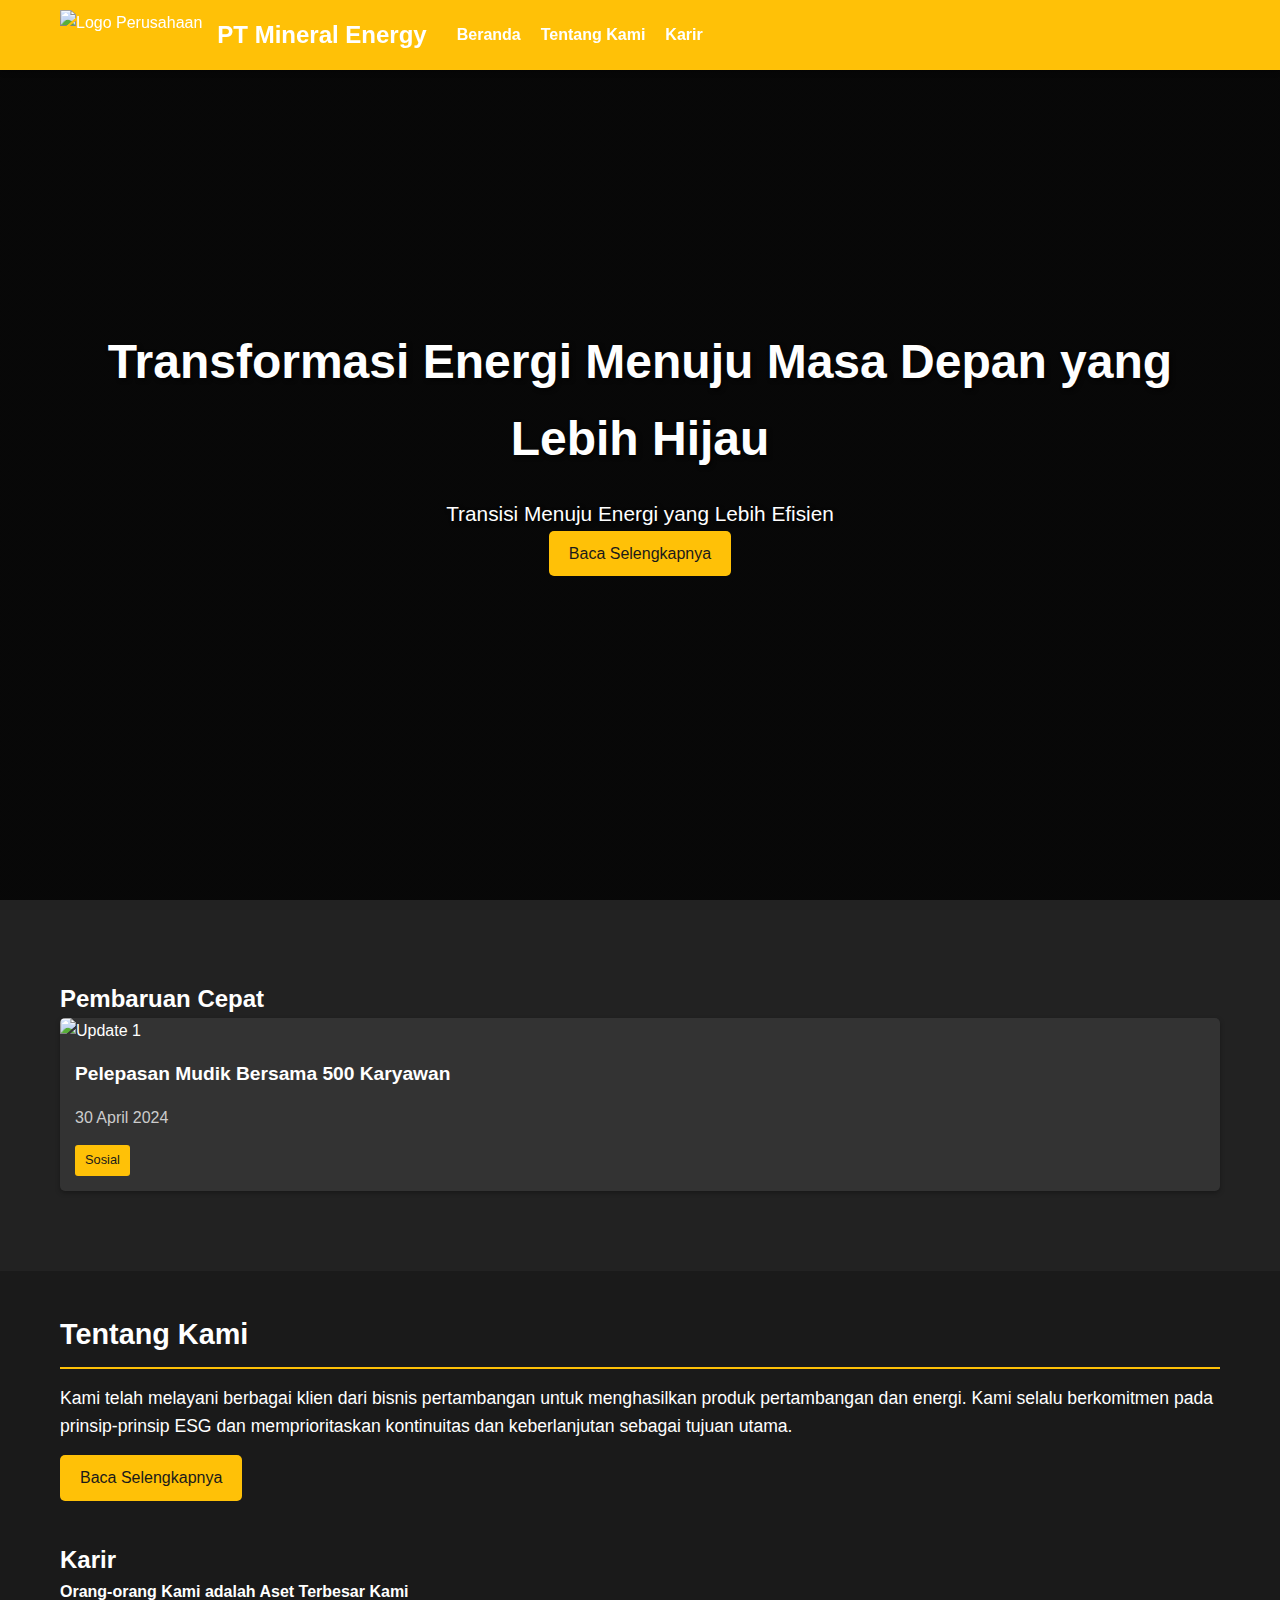
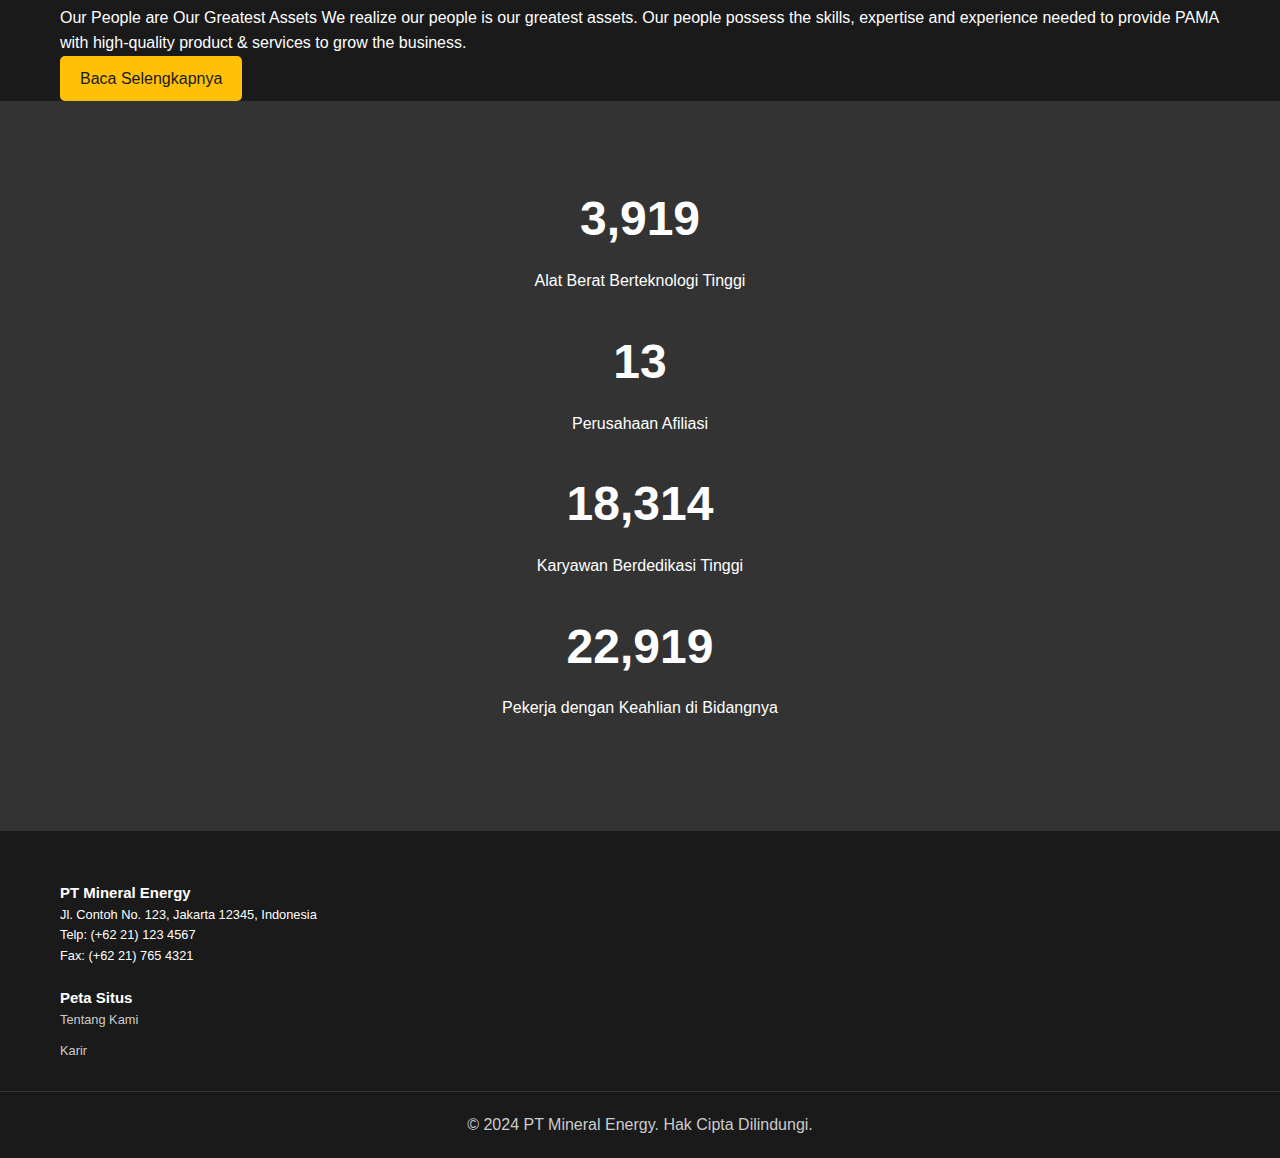
==== index.html @ 546f20cc "Add files via upload" ====
<!DOCTYPE html>
<html lang="id">
  <head>
    <meta charset="UTF-8" />
    <meta name="viewport" content="width=device-width, initial-scale=1.0" />
    <title>PT Mineral Energy</title>
    <link rel="stylesheet" href="style.css" />
  </head>
  <body>
    <header>
      <div class="container">
        <div class="logo-container">
          <img src="image/logo.png" alt="Logo Perusahaan" class="logo" />
          <h1 class="company-name">PT Mineral Energy</h1>
        </div>
        <nav>
          <ul>
            <li><a href="index.html">Beranda</a></li>
            <li><a href="about.html">Tentang Kami</a></li>
            <li><a href="career.html">Karir</a></li>
          </ul>
        </nav>
      </div>
    </header>

    <main>
      <section id="hero">
        <div class="container">
          <h1>Transformasi Energi Menuju Masa Depan yang Lebih Hijau</h1>
          <p>Transisi Menuju Energi yang Lebih Efisien</p>
          <a href="about.html" class="btn">Baca Selengkapnya</a>
        </div>
      </section>

      <section id="updates">
        <div class="container">
          <h2>Pembaruan Cepat</h2>
          <div class="update-grid">
            <div class="update-item">
              <img src="image/mudik.jpg" alt="Update 1" />
              <h3>Pelepasan Mudik Bersama 500 Karyawan</h3>
              <p>30 April 2024</p>
              <span class="category">Sosial</span>
            </div>
            <!-- Tambahkan item pembaruan lainnya di sini -->
          </div>
        </div>
      </section>

      <section id="about">
        <div class="container">
          <h2>Tentang Kami</h2>
          <p>
            Kami telah melayani berbagai klien dari bisnis pertambangan untuk
            menghasilkan produk pertambangan dan energi. Kami selalu berkomitmen
            pada prinsip-prinsip ESG dan memprioritaskan kontinuitas dan
            keberlanjutan sebagai tujuan utama.
          </p>
          <a href="about.html" class="btn">Baca Selengkapnya</a>
        </div>
      </section>

      <section id="career">
        <div class="container">
          <h2>Karir</h2>
          <p>
            <strong>Orang-orang Kami adalah Aset Terbesar Kami</strong>
            <p>Our People are Our Greatest Assets
              We realize our people is our greatest assets.
              Our people possess the skills, expertise and experience needed to provide PAMA with high-quality product & services to grow the business.</p>
          </p>
          <a href="career.html" class="btn">Baca Selengkapnya</a>
        </div>
      </section>

      <section id="stats">
        <div class="container">
          <div class="stat-item">
            <h3>3,919</h3>
            <p>Alat Berat Berteknologi Tinggi</p>
          </div>
          <div class="stat-item">
            <h3>13</h3>
            <p>Perusahaan Afiliasi</p>
          </div>
          <div class="stat-item">
            <h3>18,314</h3>
            <p>Karyawan Berdedikasi Tinggi</p>
          </div>
          <div class="stat-item">
            <h3>22,919</h3>
            <p>Pekerja dengan Keahlian di Bidangnya</p>
          </div>
        </div>
      </section>
    </main>

    <footer>
      <div class="container">
        <div class="footer-info">
          <h3>PT Mineral Energy</h3>
          <p>Jl. Contoh No. 123, Jakarta 12345, Indonesia</p>
          <p>Telp: (+62 21) 123 4567</p>
          <p>Fax: (+62 21) 765 4321</p>
        </div>
        <div class="footer-links">
          <h3>Peta Situs</h3>
          <ul>
            <li><a href="about.html">Tentang Kami</a></li>
            <li><a href="career.html">Karir</a></li>
          </ul>
        </div>
      </div>
      <div class="copyright">
        <p>&copy; 2024 PT Mineral Energy. Hak Cipta Dilindungi.</p>
      </div>
    </footer>
  </body>
</html>
---- style.css ----
/* Reset dan style dasar */
* {
  margin: 0;
  padding: 0;
  box-sizing: border-box;
}

body {
  font-family: Arial, sans-serif;
  line-height: 1.6;
  color: #fff;
  background-color: #1a1a1a;
}

.container {
  max-width: 1200px;
  margin: 0 auto;
  padding: 0 20px;
}

/* Header */
header {
  background-color: #ffc107;
  box-shadow: 0 2px 5px rgba(0, 0, 0, 0.3);
  position: fixed;
  width: 100%;
  top: 0;
  z-index: 1000;
  padding: 10px 0;
}

header .container {
  display: flex;
  justify-content: space-between;
  align-items: center;
}

.logo-container {
  display: flex;
  align-items: center;
}

.logo {
  height: 50px;
  margin-right: 15px;
}

.company-name {
  font-size: 1.5rem;
  color: #fff;
  margin: 0;
}

nav {
  flex-grow: 1;
}

nav ul {
  list-style: none;
  display: flex;
  justify-content: flex-start;
  margin-left: 30px;
}

nav ul li {
  margin-right: 20px;
}

nav ul li:last-child {
  margin-right: 0;
}

nav ul li a {
  text-decoration: none;
  color: #fff;
  font-weight: bold;
}

/* Hero section */
#hero {
  background-image: linear-gradient(rgba(0, 0, 0, 0.5), rgba(0, 0, 0, 0.5)),
    url("hero-bg.jpg");
  background-size: cover;
  background-position: center;
  height: 100vh;
  display: flex;
  align-items: center;
  text-align: center;
  color: #fff;
}

#hero h1 {
  font-size: 3rem;
  margin-bottom: 20px;
}

.btn {
  display: inline-block;
  background-color: #ffc107;
  color: #1a1a1a;
  padding: 10px 20px;
  text-decoration: none;
  border-radius: 5px;
  transition: background-color 0.3s;
}

.btn:hover {
  background-color: #ffca2c;
}

/* Updates section */
#updates {
  padding: 80px 0;
  background-color: #222;
}

.update-grid {
  display: grid;
  grid-template-columns: repeat(auto-fit, minmax(250px, 1fr));
  gap: 30px;
}

.update-item {
  background-color: #333;
  border-radius: 5px;
  overflow: hidden;
  box-shadow: 0 2px 5px rgba(0, 0, 0, 0.3);
}

.update-item img {
  width: 100%;
  height: 200px;
  object-fit: cover;
}

.update-item h3 {
  font-size: 1.2rem;
  margin: 15px;
  color: #fff;
}

.update-item p {
  margin: 0 15px 15px;
  color: #ccc;
}

.category {
  display: inline-block;
  background-color: #ffc107;
  color: #1a1a1a;
  padding: 5px 10px;
  border-radius: 3px;
  font-size: 0.8rem;
  margin: 0 15px 15px;
}

/* About section */
#about {
  padding: 80px 0;
  background-color: #1a1a1a;
}

/* Stats section */
#stats {
  background-color: #333;
  color: #fff;
  padding: 80px 0;
}

.stat-item {
  text-align: center;
  margin-bottom: 30px;
}

.stat-item h3 {
  font-size: 3rem;
  margin-bottom: 10px;
}

/* Footer */
footer {
  background-color: #1a1a1a;
  color: #fff;
  padding: 50px 0 20px;
}

.footer-info,
.footer-links {
  margin-bottom: 20px;
  font-size: 0.8rem;
}

.footer-links ul {
  list-style: none;
}

.footer-links ul li {
  margin-bottom: 10px;
}

.footer-links ul li a {
  color: #ccc;
  text-decoration: none;
}

.footer-links ul li a:hover {
  color: #fff;
}

.copyright {
  text-align: center;
  margin-top: 30px;
  padding-top: 20px;
  border-top: 1px solid #333;
  color: #ccc;
}

/* Responsive design */
@media (max-width: 768px) {
  header .container {
    flex-direction: column;
    align-items: flex-start;
  }

  .logo-container {
    margin-bottom: 10px;
  }

  nav {
    width: 100%;
  }

  nav ul {
    flex-direction: column;
    margin-left: 0;
  }

  nav ul li {
    margin: 10px 0;
  }

  #hero h1 {
    font-size: 2rem;
  }

  .stat-item {
    margin-bottom: 20px;
  }
}

section ul {
  padding: 20px 0;
}

.tambang-container {
  display: flex;
  align-items: center;
  padding-bottom: 25px;
}

.career-page {
  font-size: large;
}

.foto-page img {
  width: 25%;
  height: fit-content;
  margin: 15px;
}

#hero-about {
  background-image: linear-gradient(rgba(0, 0, 0, 0.5), rgba(0, 0, 0, 0.5)), url('image/geothermal.jpg');
  background-size: cover;
  background-position: center;
  height: 100vh;
  display: flex;
  align-items: center;
  justify-content: center;
  text-align: center;
  color: #fff;
  position: relative;
}


#hero-about h1 {
  font-size: 3rem;  
  margin-bottom: 20px;
  text-shadow: 2px 2px 4px rgba(0, 0, 0, 0.7);
}

#hero-about p {
  font-size: 1.3rem;
  margin-top: 10px;
  text-shadow: 2px 2px 4px rgba(0, 0, 0, 0.7);
}

#hero-about:before {
  content: "";
  position: absolute;
  top: 0;
  left: 0;
  width: 100%;
  height: 100%;
  background: rgba(0, 0, 0, 0.4); 
  z-index: -1;
}

#about,
#vision-mission {
  padding: 40px 20px;
  background-color: #1a1a1a;
  color: #fff;
  text-align: left;
  line-height: 1.6;
}

#about h2,
#vision-mission h2 {
  font-size: 1.8rem;
  margin-bottom: 15px;
  padding-bottom: 10px;
  border-bottom: 2px solid #ffc107;
}

#about p,
#vision-mission p,
#vision-mission ul li {
  font-size: 1.1rem;
  margin-bottom: 15px;
}

.vision-mission-content {
  display: flex;
  flex-wrap: wrap;
  gap: 30px;
}

.vision,
.mission {
  flex: 1;
  padding: 20px;
  background-color: #222;
  border-radius: 5px;
  box-shadow: 0 2px 4px rgba(0, 0, 0, 0.2);
}

.vision ul,
.mission ul {
  list-style-type: disc;
  margin-left: 20px;
}

.vision ul li,
.mission ul li {
  margin-bottom: 10px;
}

#hero {
  background-image: linear-gradient(rgba(0, 0, 0, 0.5), rgba(0, 0, 0, 0.5)), url('image/highlight.jpg');
  background-size: cover;
  background-position: center;
  height: 100vh;
  display: flex;
  align-items: center;
  justify-content: center;
  text-align: center;
  color: #fff;
  position: relative;
}


#hero h1 {
  font-size: 3rem;  
  margin-bottom: 20px;
  text-shadow: 2px 2px 4px rgba(0, 0, 0, 0.7);
}

#hero p {
  font-size: 1.3rem;
  margin-top: 10px;
  text-shadow: 2px 2px 4px rgba(0, 0, 0, 0.7);
}

#hero:before {
  content: "";
  position: absolute;
  top: 0;
  left: 0;
  width: 100%;
  height: 100%;
  background: rgba(0, 0, 0, 0.4); 
  z-index: -1;
}
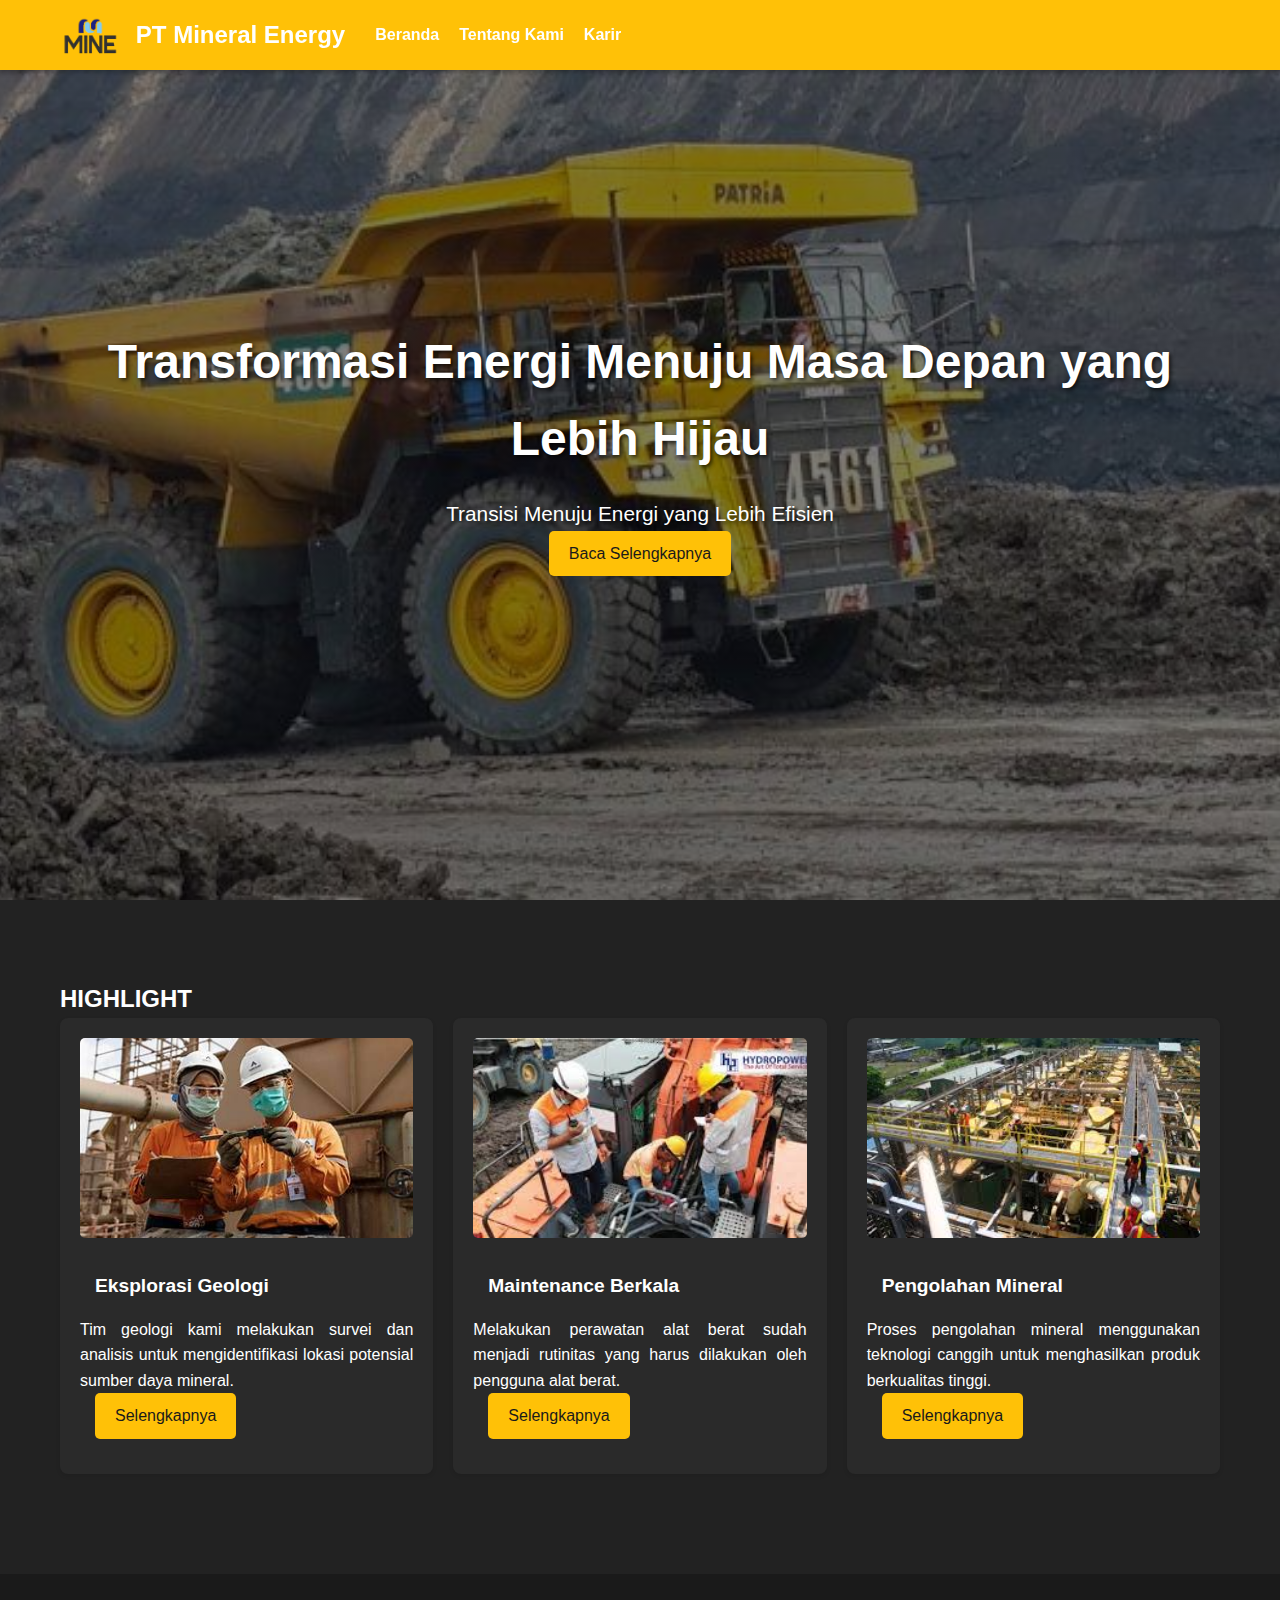
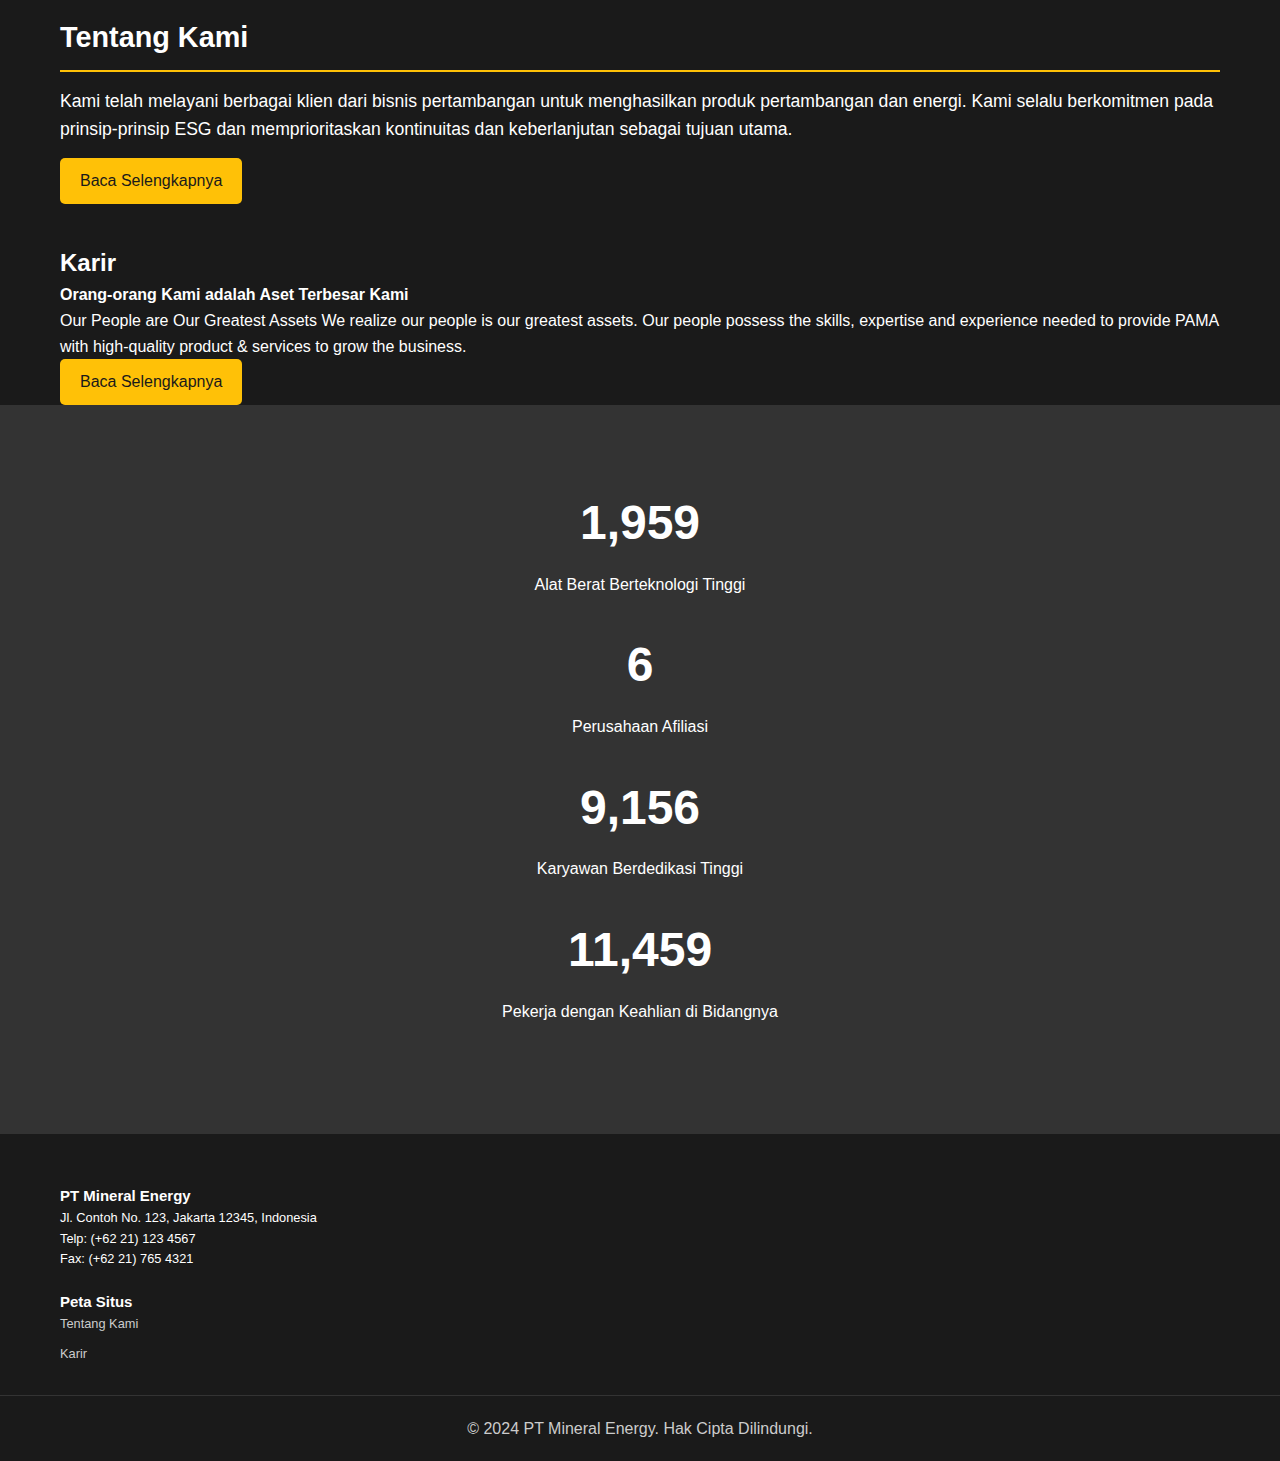
==== commit 42511497: "update code" ====
--- a/index.html
+++ b/index.html
@@ -32,20 +32,31 @@
         </div>
       </section>
 
-      <section id="updates">
-        <div class="container">
-          <h2>Pembaruan Cepat</h2>
-          <div class="update-grid">
-            <div class="update-item">
-              <img src="image/mudik.jpg" alt="Update 1" />
-              <h3>Pelepasan Mudik Bersama 500 Karyawan</h3>
-              <p>30 April 2024</p>
-              <span class="category">Sosial</span>
-            </div>
-            <!-- Tambahkan item pembaruan lainnya di sini -->
+<section id="updates">
+  <div class="container">
+      <h2>HIGHLIGHT</h2>
+      <div class="update-grid">
+          <div class="update-item">
+              <img src="image/OIP.jpeg" alt="Karir 1">
+              <h3>Eksplorasi Geologi</h3>
+              <p>Tim geologi kami melakukan survei dan analisis untuk mengidentifikasi lokasi potensial sumber daya mineral.</p>
+              <a href="career.html#mining-activities" class="btn">Selengkapnya</a> <!-- Ubah tautan di sini -->
           </div>
-        </div>
-      </section>
+          <div class="update-item">
+              <img src="image/service.jpg" alt="Karir 2">
+              <h3>Maintenance Berkala</h3>
+              <p>Melakukan perawatan alat berat sudah menjadi rutinitas yang harus dilakukan oleh pengguna alat berat.</p>
+              <a href="career.html#mining-activities" class="btn">Selengkapnya</a> <!-- Ubah tautan di sini -->
+          </div>
+          <div class="update-item">
+              <img src="image/olahmineral.jpg" alt="Karir 3">
+              <h3>Pengolahan Mineral</h3>
+              <p>Proses pengolahan mineral menggunakan teknologi canggih untuk menghasilkan produk berkualitas tinggi.</p>
+              <a href="career.html#mining-activities" class="btn">Selengkapnya</a> <!-- Ubah tautan di sini -->
+          </div>
+      </div>
+  </div>
+</section>
 
       <section id="about">
         <div class="container">
@@ -75,22 +86,22 @@
 
       <section id="stats">
         <div class="container">
-          <div class="stat-item">
-            <h3>3,919</h3>
-            <p>Alat Berat Berteknologi Tinggi</p>
-          </div>
-          <div class="stat-item">
-            <h3>13</h3>
-            <p>Perusahaan Afiliasi</p>
-          </div>
-          <div class="stat-item">
-            <h3>18,314</h3>
-            <p>Karyawan Berdedikasi Tinggi</p>
-          </div>
-          <div class="stat-item">
-            <h3>22,919</h3>
-            <p>Pekerja dengan Keahlian di Bidangnya</p>
-          </div>
+            <div class="stat-item">
+                <h3 id="stat1">0</h3>
+                <p>Alat Berat Berteknologi Tinggi</p>
+            </div>
+            <div class="stat-item">
+                <h3 id="stat2">0</h3>
+                <p>Perusahaan Afiliasi</p>
+            </div>
+            <div class="stat-item">
+                <h3 id="stat3">0</h3>
+                <p>Karyawan Berdedikasi Tinggi</p>
+            </div>
+            <div class="stat-item">
+                <h3 id="stat4">0</h3>
+                <p>Pekerja dengan Keahlian di Bidangnya</p>
+            </div>
         </div>
       </section>
     </main>
@@ -115,5 +126,6 @@
         <p>&copy; 2024 PT Mineral Energy. Hak Cipta Dilindungi.</p>
       </div>
     </footer>
+    <script src="script.js"></script>
   </body>
 </html>
--- a/style.css
+++ b/style.css
@@ -116,21 +116,54 @@
 
 .update-grid {
   display: grid;
-  grid-template-columns: repeat(auto-fit, minmax(250px, 1fr));
-  gap: 30px;
+  grid-template-columns: repeat(3, 1fr);
+  gap: 20px;
+  margin-bottom: 20px;
 }
 
 .update-item {
-  background-color: #333;
-  border-radius: 5px;
-  overflow: hidden;
-  box-shadow: 0 2px 5px rgba(0, 0, 0, 0.3);
+  background-color: #2a2a2a; /* Warna latar belakang gelap untuk postingan */
+  border-radius: 8px;
+  padding: 20px;
+  box-shadow: 0 2px 4px rgba(0, 0, 0, 0.1);
 }
 
 .update-item img {
   width: 100%;
   height: 200px;
   object-fit: cover;
+  border-radius: 5px;
+  margin-bottom: 10px;
+}
+
+.update-item .content {
+  max-height: 100px;
+  overflow: hidden;
+  transition: max-height 0.3s ease-out;
+}
+
+.update-item .content.expanded {
+  max-height: 1000px; /* atau nilai yang cukup besar */
+}
+.update-item .content p {
+  margin: 0;
+}
+
+.short-text, .full-text {
+  margin-bottom: 10px;
+}
+
+.read-more {
+  display: inline-block;
+  padding: 5px 10px;
+  background-color: #007bff;
+  color: white;
+  text-decoration: none;
+  border-radius: 3px;
+}
+
+.read-more:hover {
+  background-color: #0056b3;
 }
 
 .update-item h3 {
@@ -140,8 +173,26 @@
 }
 
 .update-item p {
+  text-align: justify;
+  hyphens: auto;
+  -webkit-hyphens: auto;
+  -ms-hyphens: auto;
+}
+
+.update-item .btn {
+  display: inline-block;
+  background-color: #ffc107;
+  color: #1a1a1a;
+  padding: 10px 20px;
+  text-decoration: none;
+  border-radius: 5px;
+  transition: background-color 0.3s;
   margin: 0 15px 15px;
-  color: #ccc;
+  text-align: center;
+}
+
+.update-item .btn:hover {
+  background-color: #ffca2c;
 }
 
 .category {
@@ -154,10 +205,27 @@
   margin: 0 15px 15px;
 }
 
+/* Responsive design */
+@media (max-width: 768px) {
+  .update-grid {
+      flex-direction: column;
+  }
+}
+
 /* About section */
 #about {
   padding: 80px 0;
   background-color: #1a1a1a;
+}
+
+.aligned-list {
+  padding-left: 20px;
+  list-style-position: outside;
+}
+
+.aligned-list li {
+  margin-bottom: 10px;
+  color: #e0e0e0; /* Warna teks sedikit lebih terang untuk keterbacaan */
 }
 
 /* Stats section */
@@ -258,14 +326,88 @@
   padding-bottom: 25px;
 }
 
+#career {
+  background-color: #1a1a1a; /* Warna gelap, sesuaikan dengan warna latar belakang utama Anda */
+  color: #ffffff; /* Warna teks putih untuk kontras yang baik */
+}
+
 .career-page {
-  font-size: large;
-}
-
+  background-color: #2a2a2a; /* Sedikit lebih terang dari latar belakang utama */
+  padding: 20px;
+  border-radius: 8px;
+  margin-bottom: 20px;
+}
+
+.career-page h1 {
+  color: #ffffff;
+}
 .foto-page img {
   width: 25%;
   height: fit-content;
   margin: 15px;
+}
+
+/* Styling khusus untuk bagian kegiatan tambang */
+#mining-activities {
+  padding: 40px 0;
+}
+
+#mining-activities .update-grid {
+  display: grid;
+  grid-template-columns: repeat(3, 1fr);
+  gap: 20px;
+}
+
+#mining-activities .update-item {
+  background-color: #2a2a2a; /* Warna latar belakang gelap untuk postingan */
+  border-radius: 8px;
+  padding: 20px;
+  box-shadow: 0 2px 4px rgba(0, 0, 0, 0.1);
+}
+
+#mining-activities .update-item img {
+  width: 100%;
+  height: 200px;
+  object-fit: cover;
+  border-radius: 8px;
+  margin-bottom: 15px;
+}
+
+#mining-activities .update-item h3 {
+  color: #ffffff; /* Warna teks putih untuk judul */
+  margin-bottom: 10px;
+}
+
+#mining-activities .update-item .content {
+  color: #e0e0e0; /* Warna teks abu-abu terang untuk konten */
+}
+
+#mining-activities .update-item .content p {
+  text-align: justify;
+  hyphens: auto;
+  -webkit-hyphens: auto;
+  -ms-hyphens: auto;
+}
+#mining-activities .btn.read-more {
+  background-color: #ffc107;
+  color: #1a1a1a;
+  padding: 8px 15px;
+  border-radius: 4px;
+  text-decoration: none;
+  display: inline-block;
+  margin-top: 10px;
+  transition: background-color 0.3s;
+}
+
+#mining-activities .btn.read-more:hover {
+  background-color: #ffca2c;
+}
+
+/* Responsif untuk layar kecil */
+@media (max-width: 768px) {
+  #mining-activities .update-grid {
+    grid-template-columns: 1fr;
+  }
 }
 
 #hero-about {
@@ -390,4 +532,41 @@
   height: 100%;
   background: rgba(0, 0, 0, 0.4); 
   z-index: -1;
+}
+
+#hero-career {
+  background-image: linear-gradient(rgba(0, 0, 0, 0.5), rgba(0, 0, 0, 0.5)), url('image/tambang.jpg');
+  background-size: cover;
+  background-position: center;
+  height: 100vh;
+  display: flex;
+  align-items: center;
+  justify-content: center;
+  text-align: center;
+  color: #fff;
+  position: relative;
+}
+
+
+#hero-career h1 {
+  font-size: 3rem;  
+  margin-bottom: 20px;
+  text-shadow: 2px 2px 4px rgba(0, 0, 0, 0.7);
+}
+
+#hero-career p {
+  font-size: 1.3rem;
+  margin-top: 10px;
+  text-shadow: 2px 2px 4px rgba(0, 0, 0, 0.7);
+}
+
+#hero-career:before {
+  content: "";
+  position: absolute;
+  top: 0;
+  left: 0;
+  width: 100%;
+  height: 100%;
+  background: rgba(0, 0, 0, 0.4); 
+  z-index: -1;
 }